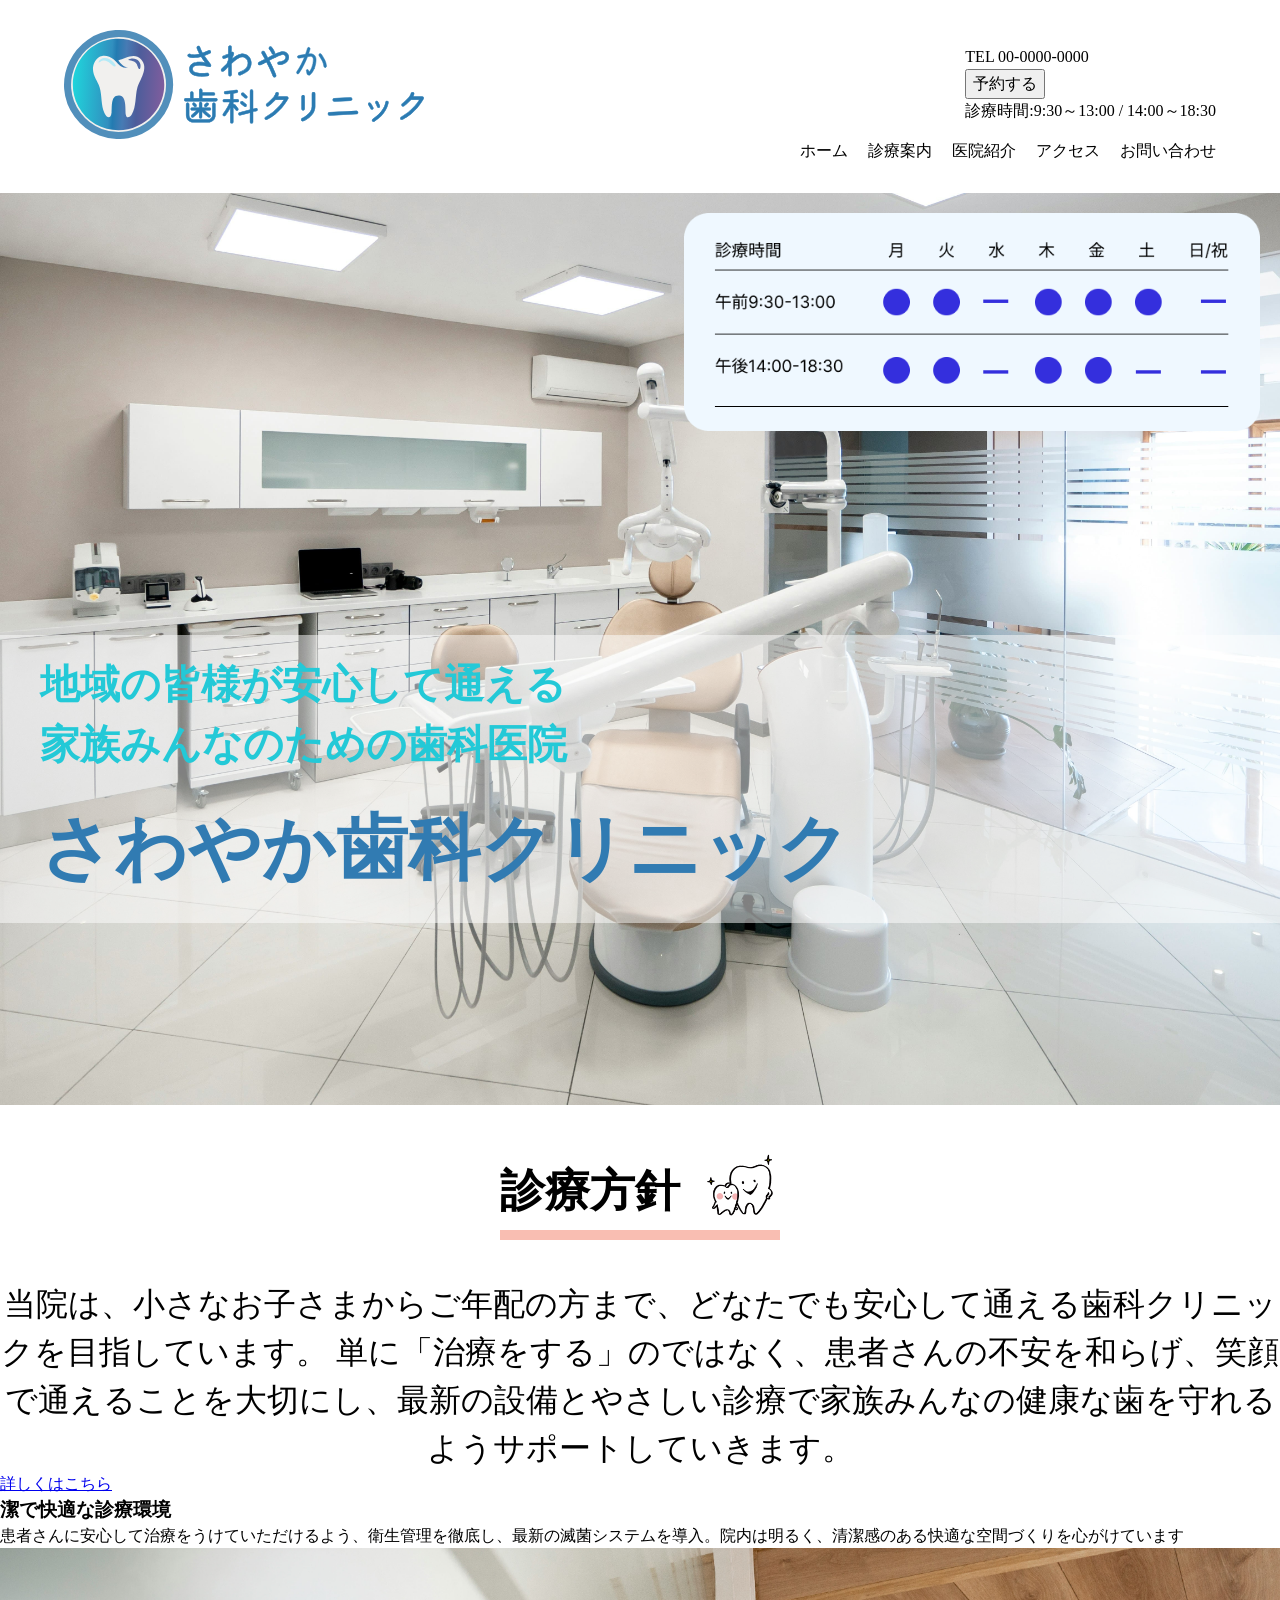
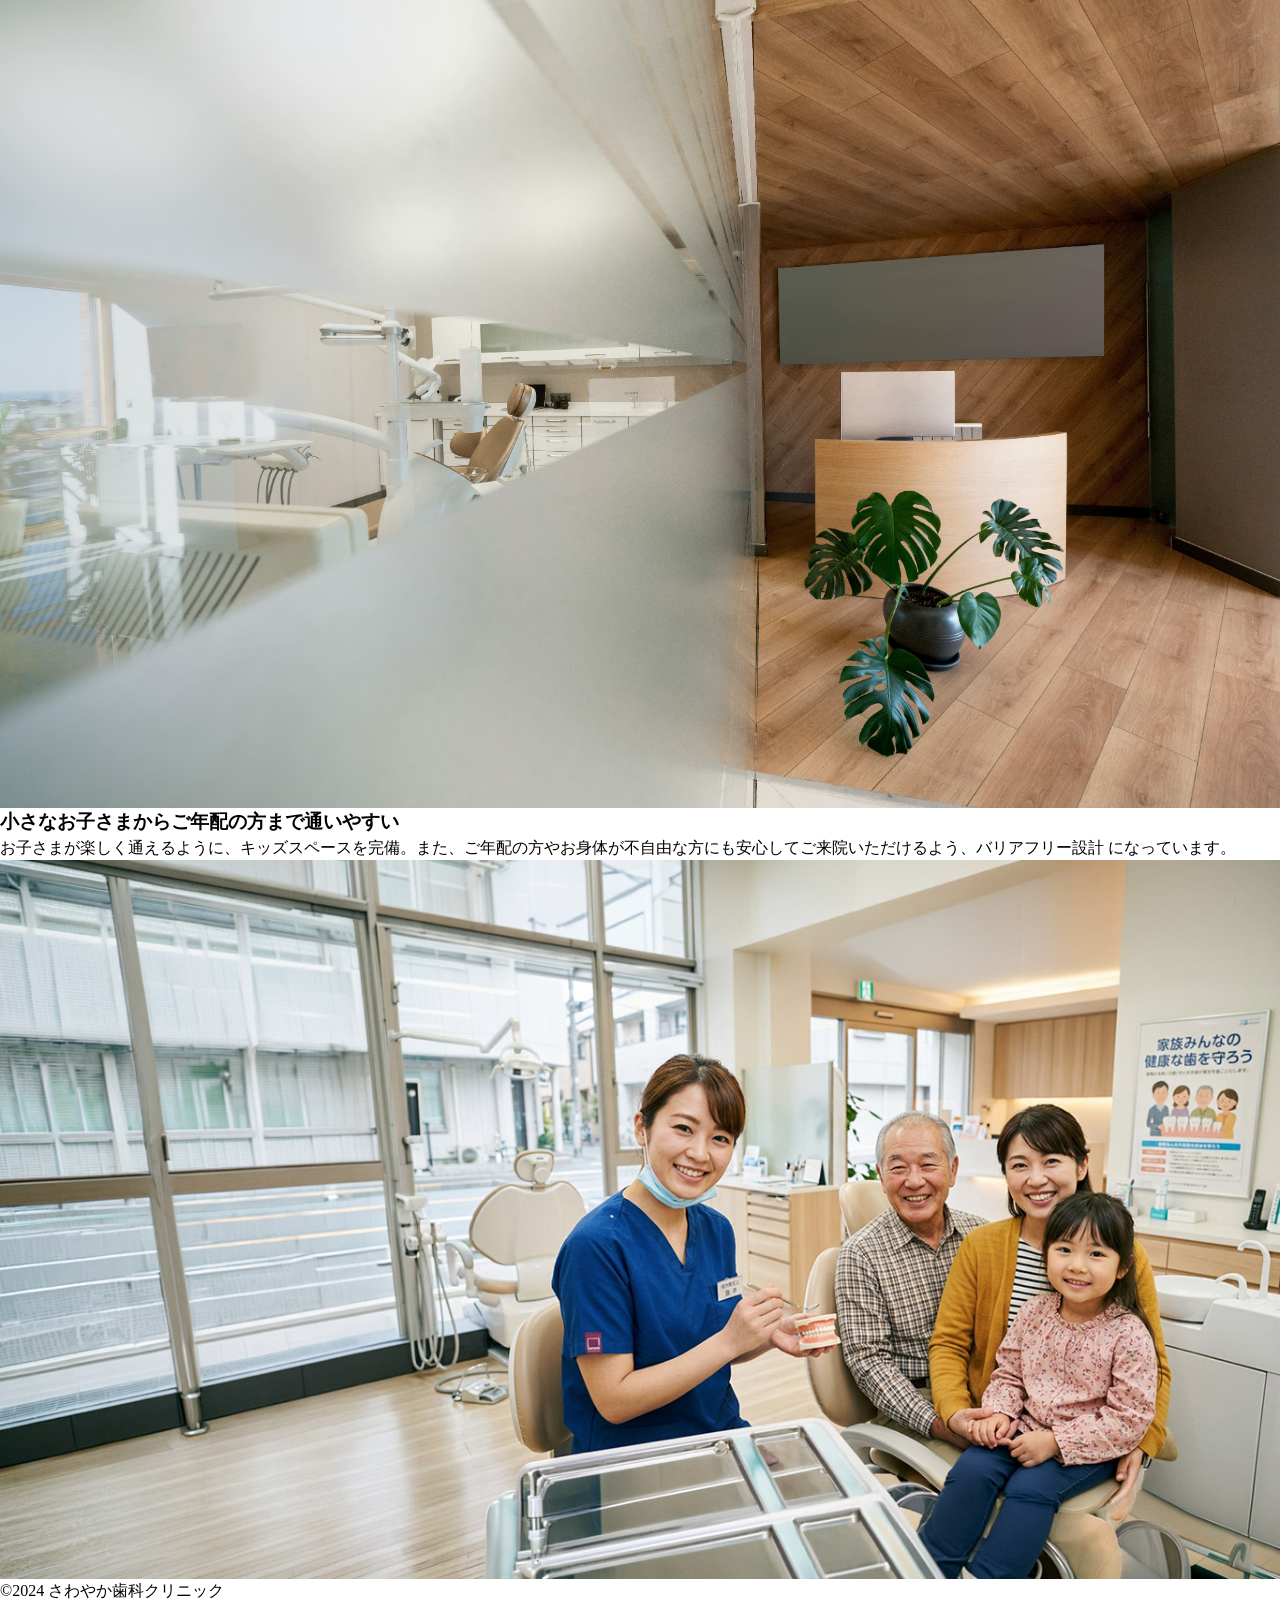
==== site/index.html @ bf4df415 "Add files via upload" ====
<!DOCTYPE html>
<html lang="ja">

<head>
  <meta charset="UTF-8">
  <meta name="viewport" content="width=device-width, initial-scale=1.0">
  <title>さわやか歯科クリニック | 港区虎ノ門</title>
  <link rel="stylesheet" href="css/reset.css">
  <link rel="stylesheet" href="css/style.css">

</head>

<body>
  <header>
    <div class="wrapper">
      <div class="header-inner">
        <h1><img src="img/logo2.svg" alt="さわやか歯科クリニック"></h1>
        <div>
          <p><a href="tel:00-0000-0000">TEL 00-0000-0000</a></p><button>予約する</button>
          <p>診療時間:9:30～13:00 / 14:00～18:30</p>
        </div>

      </div>
      <nav class="nav-pc">
        <ul>
          <li><a href="#home">ホーム</a></li>
          <li><a href="#treatment">診療案内</a></li>
          <li><a href="#clinic">医院紹介</a></li>
          <li><a href="#access">アクセス</a></li>
          <li><a href="#contact">お問い合わせ</a></li>
        </ul>
      </nav>
    </div>
  </header>
  <main>
    <div class="main-visual">
      <img class="hero-img" src="img/img3.jpg" alt="さわやか歯科クリニック">
      <img class="schedule-img" src="img/Schedule.png" alt="診療時間">
      <div class="main-visual-text">
        <p>地域の皆様が安心して通える<br>家族みんなのための歯科医院</p>
        <h2>さわやか歯科クリニック</h2>
      </div>
    </div>

    <section class="concept">
      <div class="title-wrap">
        <div class="title-inner">
          <h2 class="section-title">診療方針</h2>
          <img class="dental-1-img" src="img/dental_1.jpg" alt="">
        </div>
      </div>
      <P>当院は、小さなお子さまからご年配の方まで、どなたでも安心して通える歯科クリニックを目指しています。
        単に「治療をする」のではなく、患者さんの不安を和らげ、笑顔で通えることを大切にし、最新の設備とやさしい診療で家族みんなの健康な歯を守れるようサポートしていきます。</P>
      <a href="#" class="btn">詳しくはこちら</a>
    </section>

    <section class="feature">
      <div class="feature-inner">
        <div class="feature-item">
          <h3>潔で快適な診療環境</h3>
          <p>患者さんに安心して治療をうけていただけるよう、衛生管理を徹底し、最新の滅菌システムを導入。院内は明るく、清潔感のある快適な空間づくりを心がけています</p>
          <figure class="feature__img">
            <img src="img/feature_1.jpg" alt="">
          </figure>
        </div>
        <div class="feature-item">
          <h3>小さなお子さまからご年配の方まで通いやすい</h3>
          <p>お子さまが楽しく通えるように、キッズスペースを完備。また、ご年配の方やお身体が不自由な方にも安心してご来院いただけるよう、バリアフリー設計 になっています。</p>
          <figure class="feature__img">
            <img src="img/feature_2.jpg" alt="">
          </figure>
        </div>
      </div>
    </section>

  </main>
  <footer>
    <p>&copy;2024 さわやか歯科クリニック</p>
  </footer>
</body>

</html>
---- site/css/style.css ----
@charset "UTF-8";

.wrapper {
  max-width: 1440px;
  margin: 30px auto;
  padding: 0 64px;
}

.header-inner {
  display: flex;
  justify-content: space-between;
  align-items: center;
}

header h1 img {
  width: 360px;
  height: auto;
}

.nav-pc ul {
  display: flex;
  justify-content: right;
  list-style: none;
  margin: 0;
  padding: 0;
}

.nav-pc li {
  margin-left: 20px;
}

header a {
  text-decoration: none;
  color: #000000;
  }


.main-visual {
  position: relative;
  width: 100%;
  max-width: 1440px;
  margin: 0 auto;
}

 .hero-img {
  width: 100%;
  height: auto;
  display: block;
}

/* 右上に配置 */
 .schedule-img {
  position: absolute;
  top: 20px;/*topを基準に下へ移動 */
  right: 20px;/*右端を基準に横へ移動 */
  width: 45%;/*親用に対して45％ */
  max-width: 600px;
  Z-index: 2;/*要素の重なり順 */
}
/* 左側に配置 */
.main-visual-text {
  position: absolute;
  bottom:20%;
  left: 0;
  width: 100%;
  background-color: rgba(255, 255, 255, 0.5); /* 半透明の背景色 */
  box-sizing: border-box;
  padding: 20px 40px;
}

.main-visual-text p {
  font-size: 40px;
  line-height: 1.5;
  font-weight: bold;
  color: #23C9D7;
  margin: 0;
}

.main-visual-text h2 {
  font-size: 72px;
  font-weight: bold;
  margin: 20px 0 0;
  color: #317BB2;
}

/* =======================================================================
    タイトルと画像の横並び
======================================================================= */
.title-wrap {
  display: flex;
  justify-content: center; /* 全体を中央寄せ */
  margin: 40px 20px; 
}

/* ▼ 文字と画像の塊（Flexboxで横並び・下揃えにする） */
.title-inner {
  display: inline-flex; /* 中身の幅に合わせるかつFlexコンテナにする */
  align-items: flex-end; /* タイトルと画像の下揃え */
  gap: 20px; /* タイトルと画像の間の余白 */
  padding-bottom: 5px; /* 下の文章（pタグ）との間の余白 */
  border-bottom: 10px solid #F9BEB2; /* アンダーラインを引く */
}

.section-title {
  font-size: 45px;
  margin: 0;
}

.dental-1-img {
  height: auto;
  width: 80px;/* 画像の大きさ */
}

.concept p {
  line-height: 1.5;
  font-size: 32px;
  text-align: center;
}
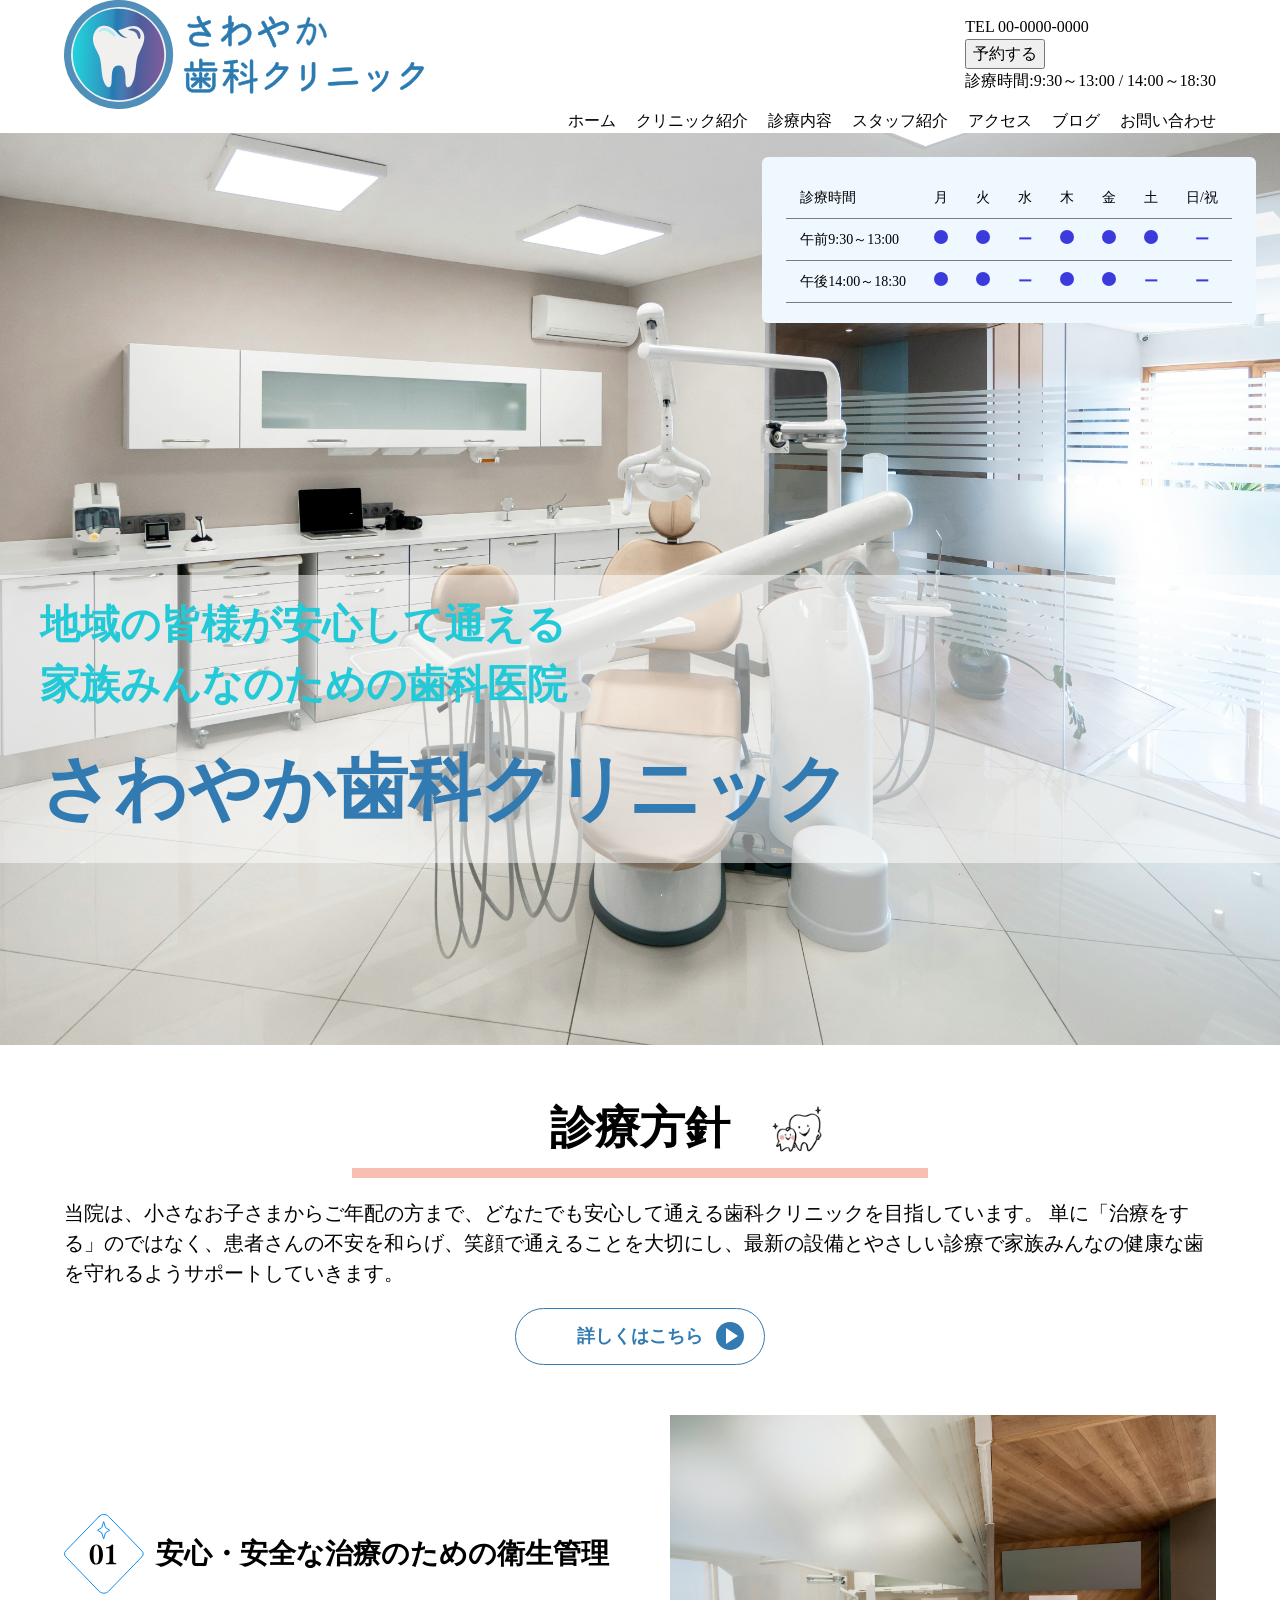
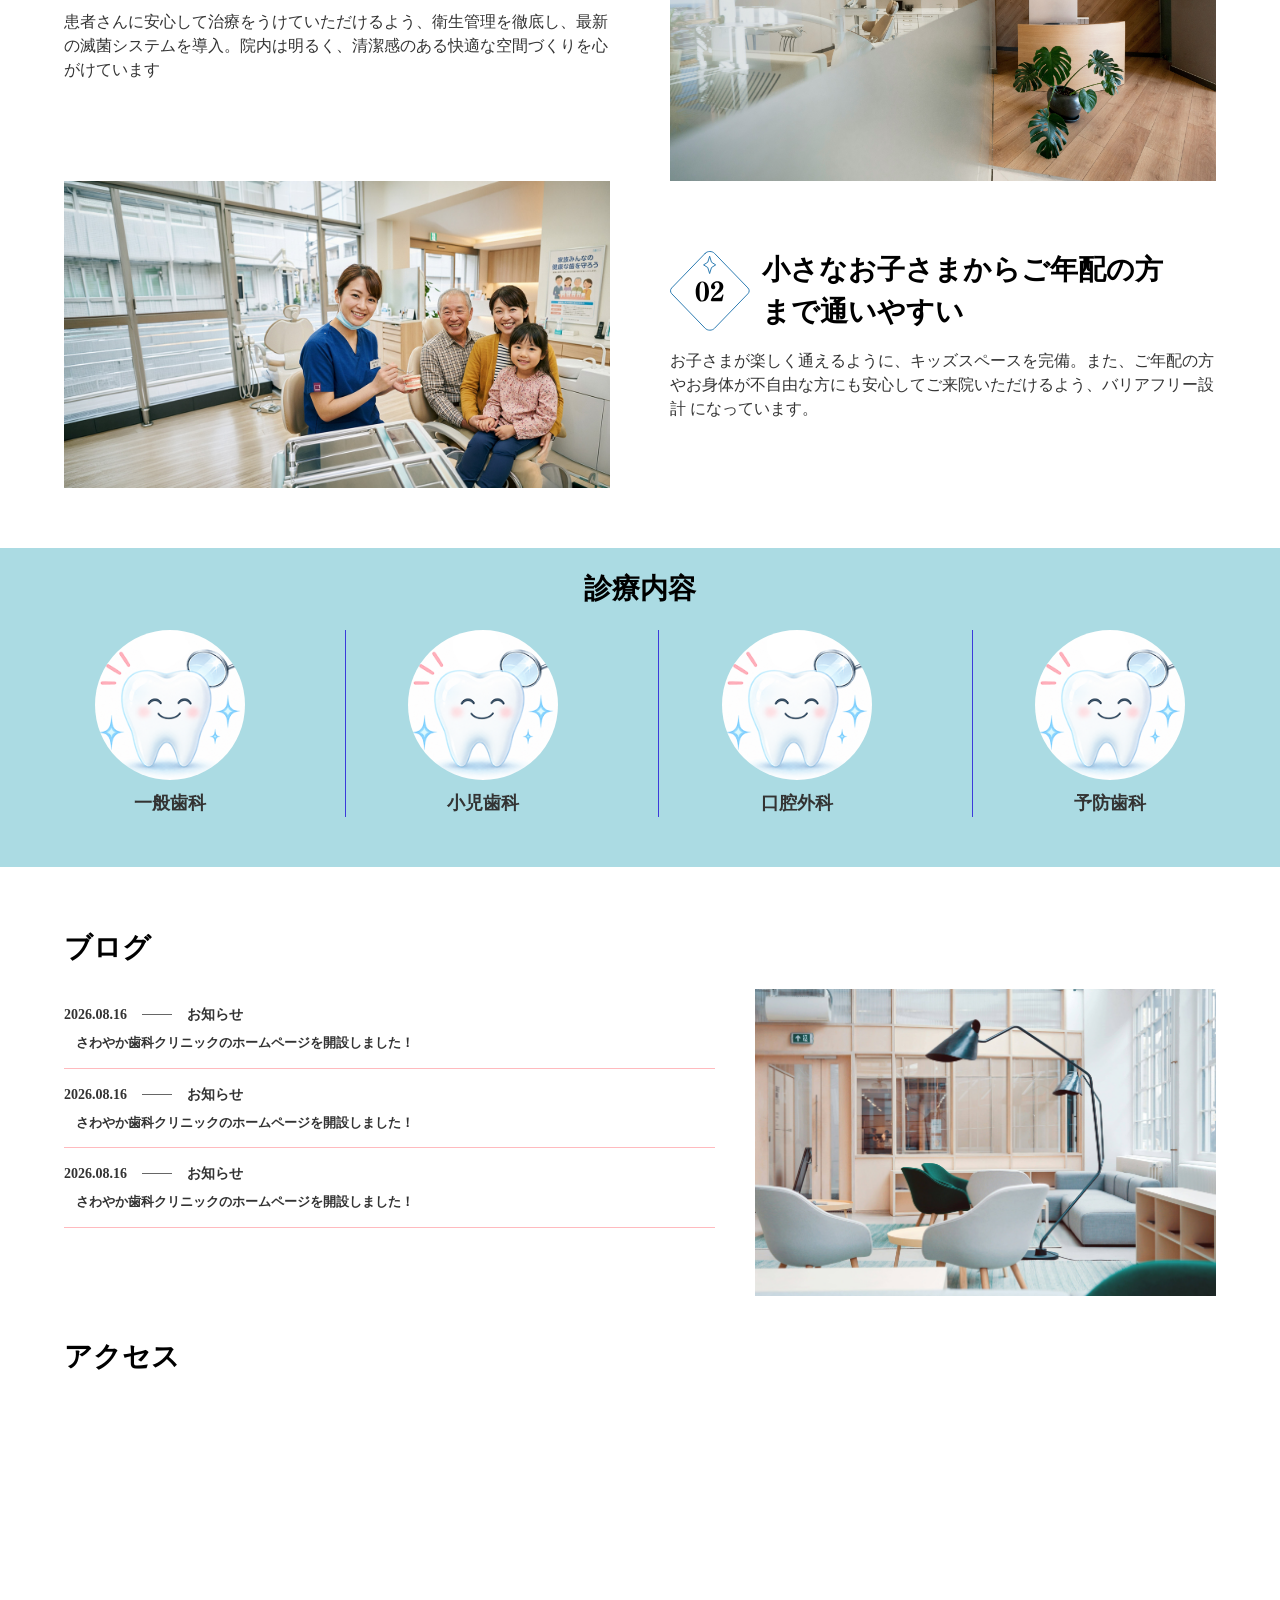
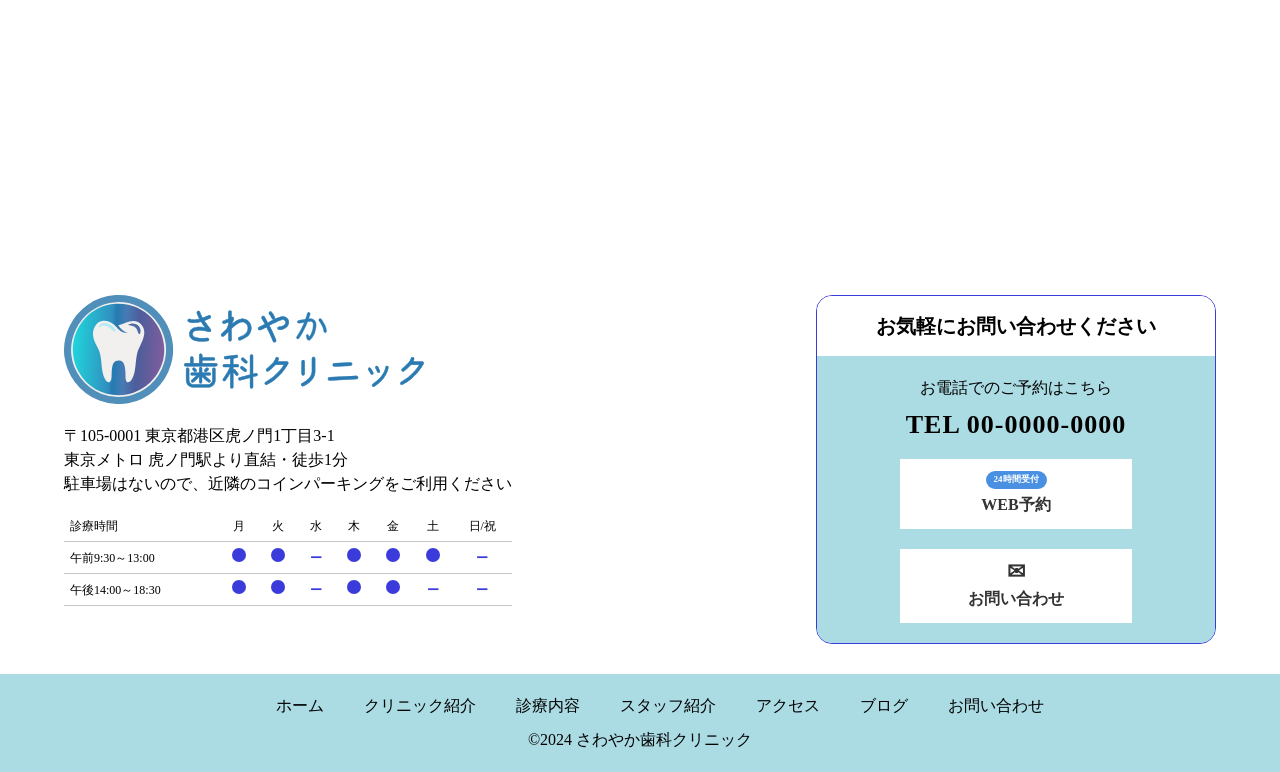
==== commit 66fd9553: "Add files via upload" ====
--- a/site/index.html
+++ b/site/index.html
@@ -24,9 +24,11 @@
       <nav class="nav-pc">
         <ul>
           <li><a href="#home">ホーム</a></li>
-          <li><a href="#treatment">診療案内</a></li>
-          <li><a href="#clinic">医院紹介</a></li>
+          <li><a href="#clinic">クリニック紹介</a></li>
+          <li><a href="#treatment">診療内容</a></li>
+          <li><a href="#staff">スタッフ紹介</a></li>
           <li><a href="#access">アクセス</a></li>
+          <li><a href="#blog">ブログ</a></li>
           <li><a href="#contact">お問い合わせ</a></li>
         </ul>
       </nav>
@@ -35,7 +37,45 @@
   <main>
     <div class="main-visual">
       <img class="hero-img" src="img/img3.jpg" alt="さわやか歯科クリニック">
-      <img class="schedule-img" src="img/Schedule.png" alt="診療時間">
+      <div class="schedule-box">
+        <table class="schedule-table">
+          <thead>
+            <tr>
+              <th>診療時間</th>
+              <th>月</th>
+              <th>火</th>
+              <th>水</th>
+              <th>木</th>
+              <th>金</th>
+              <th>土</th>
+              <th>日/祝</th>
+            </tr>
+          </thead>
+          <tbody>
+            <tr>
+              <td>午前9:30～13:00</td>
+              <td><span class="open"></span></td>
+              <td><span class="open"></span></td>
+              <td><span class="closed">ー</span></td>
+              <td><span class="open"></span></td>
+              <td><span class="open"></span></td>
+              <td><span class="open"></span></td>
+              <td><span class="closed">ー</span></td>
+            </tr>
+            <tr>
+              <td>午後14:00～18:30</td>
+              <td><span class="open"></span></td>
+              <td><span class="open"></span></td>
+              <td><span class="closed">ー</span></td>
+              <td><span class="open"></span></td>
+              <td><span class="open"></span></td>
+              <td><span class="closed">ー</span></td>
+              <td><span class="closed">ー</span></td>
+            </tr>
+          </tbody>
+        </table>
+      </div>
+
       <div class="main-visual-text">
         <p>地域の皆様が安心して通える<br>家族みんなのための歯科医院</p>
         <h2>さわやか歯科クリニック</h2>
@@ -43,39 +83,227 @@
     </div>
 
     <section class="concept">
-      <div class="title-wrap">
-        <div class="title-inner">
-          <h2 class="section-title">診療方針</h2>
-          <img class="dental-1-img" src="img/dental_1.jpg" alt="">
-        </div>
-      </div>
-      <P>当院は、小さなお子さまからご年配の方まで、どなたでも安心して通える歯科クリニックを目指しています。
-        単に「治療をする」のではなく、患者さんの不安を和らげ、笑顔で通えることを大切にし、最新の設備とやさしい診療で家族みんなの健康な歯を守れるようサポートしていきます。</P>
-      <a href="#" class="btn">詳しくはこちら</a>
+      <div class="wrapper">
+        <h3 class="section-title-plan">診療方針</h3>
+
+        <p>当院は、小さなお子さまからご年配の方まで、どなたでも安心して通える歯科クリニックを目指しています。
+          単に「治療をする」のではなく、患者さんの不安を和らげ、笑顔で通えることを大切にし、最新の設備とやさしい診療で家族みんなの健康な歯を守れるようサポートしていきます。</p>
+        <a href="#" class="btn">
+          詳しくはこちら
+          <span class="btn-icon">></span>
+        </a>
+      </div>
     </section>
 
     <section class="feature">
-      <div class="feature-inner">
-        <div class="feature-item">
-          <h3>潔で快適な診療環境</h3>
-          <p>患者さんに安心して治療をうけていただけるよう、衛生管理を徹底し、最新の滅菌システムを導入。院内は明るく、清潔感のある快適な空間づくりを心がけています</p>
-          <figure class="feature__img">
-            <img src="img/feature_1.jpg" alt="">
+      <div class="wrapper">
+        <div class="feature-inner">
+
+          <div class="feature-item">
+            <div class="feature-txt-box">
+              <div class="feature-title">
+                <img src="img/number-1.svg" alt="01" class="feature-num">
+                <h4>安心・安全な治療のための衛生管理</h4>
+              </div>
+              <p>患者さんに安心して治療をうけていただけるよう、衛生管理を徹底し、最新の滅菌システムを導入。院内は明るく、清潔感のある快適な空間づくりを心がけています</p>
+            </div>
+            <figure class="feature-img">
+              <img src="img/feature_1.jpg" alt="">
+            </figure>
+          </div>
+
+          <div class="feature-item">
+            <div class="feature-txt-box">
+              <div class="feature-title">
+                <img src="img/number-2.svg" alt="02" class="feature-num">
+                <h4>小さなお子さまからご年配の方<br>まで通いやすい</h4>
+              </div>
+              <p>お子さまが楽しく通えるように、キッズスペースを完備。また、ご年配の方やお身体が不自由な方にも安心してご来院いただけるよう、バリアフリー設計 になっています。</p>
+            </div>
+            <figure class="feature-img">
+              <img src="img/feature_2.jpg" alt="">
+            </figure>
+          </div>
+        </div>
+      </div>
+    </section>
+
+    <section class="treatment" id="treatment">
+      <div class="wrapper">
+        <h4 class="section-title">診療内容</h4>
+        <div class="treatment-list">
+          <div class="treatment-item">
+            <a href="#">
+              <div class="treatment-icon">
+                <img src="img/dental-free.png" alt="一般歯科">
+              </div>
+              <h5 class="treatment-title">一般歯科</h5>
+            </a>
+          </div>
+          <div class="treatment-item">
+            <a href="#">
+              <div class="treatment-icon">
+                <img src="img/dental-free.png" alt="小児歯科">
+              </div>
+              <h5 class="treatment-title">小児歯科</h5>
+            </a>
+          </div>
+          <div class="treatment-item">
+            <a href="#">
+              <div class="treatment-icon">
+                <img src="img/dental-free.png" alt="口腔外科">
+              </div>
+              <h5 class="treatment-title">口腔外科</h5>
+            </a>
+          </div>
+          <div class="treatment-item">
+            <a href="#">
+              <div class="treatment-icon">
+                <img src="img/dental-free.png" alt="予防歯科">
+              </div>
+              <h5 class="treatment-title">予防歯科</h5>
+            </a>
+          </div>
+        </div>
+      </div>
+    </section>
+
+    <section class="blog" id="blog">
+      <div class="wrapper">
+        <h5 class="section-title">ブログ</h5>
+        <div class="blog-inner">
+          <ul class="blog-list">
+            <li class="blog-item">
+              <a href="#">
+                <div class="blog-meta">
+                  <p class="blog-date">2026.08.16</p>
+                  <span class="blog-category">お知らせ</span>
+                </div>
+                <p class="blog-title">さわやか歯科クリニックのホームページを開設しました！</p>
+              </a>
+            </li>
+            <li class="blog-item">
+              <a href="#">
+                <div class="blog-meta">
+                  <p class="blog-date">2026.08.16</p>
+                  <span class="blog-category">お知らせ</span>
+                </div>
+                <p class="blog-title">さわやか歯科クリニックのホームページを開設しました！</p>
+              </a>
+            </li>
+            <li class="blog-item">
+              <a href="#">
+                <div class="blog-meta">
+                  <p class="blog-date">2026.08.16</p>
+                  <span class="blog-category">お知らせ</span>
+                </div>
+                <p class="blog-title">さわやか歯科クリニックのホームページを開設しました！</p>
+              </a>
+            </li>
+          </ul>
+          <figure class="blog-img">
+            <img src="img/img8.jpg" alt="">
           </figure>
         </div>
-        <div class="feature-item">
-          <h3>小さなお子さまからご年配の方まで通いやすい</h3>
-          <p>お子さまが楽しく通えるように、キッズスペースを完備。また、ご年配の方やお身体が不自由な方にも安心してご来院いただけるよう、バリアフリー設計 になっています。</p>
-          <figure class="feature__img">
-            <img src="img/feature_2.jpg" alt="">
-          </figure>
-        </div>
-      </div>
-    </section>
-
+      </div>
+    </section>
+
+    <!-- 医院情報・お問い合わせエリア -->
+    <section class="info-contact">
+      <div class="wrapper">
+        <h5 class="section-title">アクセス</h5>
+        <iframe class="map"
+          src="https://www.google.com/maps/embed?pb=!1m18!1m12!1m3!1d3241.3081008692147!2d139.74734907634277!3d35.669414930622104!2m3!1f0!2f0!3f0!3m2!1i1024!2i768!4f13.1!3m3!1m2!1s0x60188b5f5a18eac5%3A0x2a8366f3652c80e1!2z5p2x5Lqs6JmO44OO6ZaA44Kw44Ot44O844OQ44Or44K544Kv44Ko44Ki!5e0!3m2!1sja!2sjp!4v1789470442594!5m2!1sja!2sjp"
+          width="600" height="450" style="border:0;" allowfullscreen="" loading="lazy"
+          referrerpolicy="strict-origin-when-cross-origin"></iframe>
+
+        <div class="info-contact-inner">
+
+          <!-- 左側：医院情報＆診療時間 -->
+          <div class="clinic-info">
+            <div class="clinic-logo">
+              <img src="img/logo2.svg" alt="さわやか歯科クリニック">
+            </div>
+            <div class="clinic-address">
+              <p>〒105-0001 東京都港区虎ノ門1丁目3-1</p>
+              <p>東京メトロ 虎ノ門駅より直結・徒歩1分</p>
+              <p>駐車場はないので、近隣のコインパーキングをご利用ください</p>
+            </div>
+            <table class="schedule-table-mini">
+              <thead>
+                <tr>
+                  <th>診療時間</th>
+                  <th>月</th>
+                  <th>火</th>
+                  <th>水</th>
+                  <th>木</th>
+                  <th>金</th>
+                  <th>土</th>
+                  <th>日/祝</th>
+                </tr>
+              </thead>
+              <tbody>
+                <tr>
+                  <td>午前9:30～13:00</td>
+                  <td><span class="open"></span></td>
+                  <td><span class="open"></span></td>
+                  <td><span class="closed">ー</span></td>
+                  <td><span class="open"></span></td>
+                  <td><span class="open"></span></td>
+                  <td><span class="open"></span></td>
+                  <td><span class="closed">ー</span></td>
+                </tr>
+                <tr>
+                  <td>午後14:00～18:30</td>
+                  <td><span class="open"></span></td>
+                  <td><span class="open"></span></td>
+                  <td><span class="closed">ー</span></td>
+                  <td><span class="open"></span></td>
+                  <td><span class="open"></span></td>
+                  <td><span class="closed">ー</span></td>
+                  <td><span class="closed">ー</span></td>
+                </tr>
+              </tbody>
+            </table>
+          </div>
+
+          <!-- 右側：コンタクトボックス -->
+          <div class="contact-box">
+            <h4>お気軽にお問い合わせください</h4>
+            <div class="contact-box-inner">
+              <p class="tel-label">お電話でのご予約はこちら</p>
+              <p class="tel-number"><a href="tel:00-0000-0000">TEL 00-0000-0000</a></p>
+              <div class="contact-btns">
+                <a href="#" class="btn-web">
+                  <span class="badge">24時間受付</span>
+                  <span class="btn-text">WEB予約</span>
+                </a>
+                <a href="#contact" class="btn-email">
+                  <span class="icon-mail">✉</span>
+                  <span class="btn-text">お問い合わせ</span>
+                </a>
+              </div>
+            </div>
+          </div>
+
+        </div>
+      </div>
+    </section>
   </main>
+
   <footer>
-    <p>&copy;2024 さわやか歯科クリニック</p>
+    <nav class="footer-nav-pc">
+      <ul>
+        <li><a href="#home">ホーム</a></li>
+        <li><a href="#clinic">クリニック紹介</a></li>
+        <li><a href="#treatment">診療内容</a></li>
+        <li><a href="#staff">スタッフ紹介</a></li>
+        <li><a href="#access">アクセス</a></li>
+        <li><a href="#blog">ブログ</a></li>
+        <li><a href="#contact">お問い合わせ</a></li>
+      </ul>
+      <p class="copyright">&copy;2024 さわやか歯科クリニック</p>
+    </nav>
   </footer>
 </body>
 
--- a/site/css/style.css
+++ b/site/css/style.css
@@ -2,7 +2,7 @@
 
 .wrapper {
   max-width: 1440px;
-  margin: 30px auto;
+  margin: 0 auto;
   padding: 0 64px;
 }
 
@@ -38,8 +38,7 @@
 .main-visual {
   position: relative;
   width: 100%;
-  max-width: 1440px;
-  margin: 0 auto;
+  margin-bottom:50px;
 }
 
  .hero-img {
@@ -48,15 +47,57 @@
   display: block;
 }
 
-/* 右上に配置 */
- .schedule-img {
+/* スケジュール */
+.schedule-box {
   position: absolute;
-  top: 20px;/*topを基準に下へ移動 */
-  right: 20px;/*右端を基準に横へ移動 */
-  width: 45%;/*親用に対して45％ */
-  max-width: 600px;
-  Z-index: 2;/*要素の重なり順 */
-}
+  top: 24px;  /* TOPからの位置を指定 */
+  right: 24px; /* 右からの位置を指定 */
+  background: #eff8ff; 
+  border-radius: 6px;
+  padding: 20px 24px;
+  margin: 0 auto;
+}
+
+.schedule-table {
+  width: 100%;
+  border-collapse: collapse;/* セルを結合して線を一直線に */
+  text-align: center;
+}
+
+.schedule-table th, .schedule-table td {
+  padding: 10px 14px;
+  text-align: center;
+  font-size: 14px;
+}
+
+.schedule-table th:first-child, .schedule-table td:first-child {
+  text-align: left;
+  font-weight: normal;
+}
+
+.schedule-table thead th {
+  font-weight: normal;
+  border-bottom: 1px solid #7c7c7d;
+}
+
+.schedule-table tbody tr td {
+ border-bottom: 1px solid #7c7c7d;
+}
+
+
+.open {
+  display: inline-block;
+  width: 14px;
+  height: 14px;
+  border-radius: 50%;
+  background: #3b3bdb;
+}
+
+.closed {
+  font-weight: bold;
+  color: #3b3bdb;
+}
+
 /* 左側に配置 */
 .main-visual-text {
   position: absolute;
@@ -84,26 +125,41 @@
 }
 
 /* =======================================================================
-    タイトルと画像の横並び
+    　診療方針/タイトルと画像の横並び
 ======================================================================= */
 .title-wrap {
-  display: flex;
-  justify-content: center; /* 全体を中央寄せ */
   margin: 40px 20px; 
 }
 
-/* ▼ 文字と画像の塊（Flexboxで横並び・下揃えにする） */
 .title-inner {
-  display: inline-flex; /* 中身の幅に合わせるかつFlexコンテナにする */
-  align-items: flex-end; /* タイトルと画像の下揃え */
-  gap: 20px; /* タイトルと画像の間の余白 */
-  padding-bottom: 5px; /* 下の文章（pタグ）との間の余白 */
-  border-bottom: 10px solid #F9BEB2; /* アンダーラインを引く */
-}
-
-.section-title {
+  display:inline-block;
+  margin: 0 auto;
+}
+
+h3 {
   font-size: 45px;
-  margin: 0;
+  display: flex;
+  justify-content: center;
+  align-items: center;
+  width:50%;
+  margin:0 auto 20px;
+  padding:0 50px 5px 50px; 
+  border-bottom: 10px solid #F9BEB2;
+  text-align: center;
+  position: relative;
+}
+
+.section-title-plan::after {
+  content: ""; 
+  display: inline-block;
+  width: 50px;
+  height: 50px;
+  background-image: url("../img/dental_1.jpg"); /* 画像のパス */
+  background-repeat: no-repeat;
+  background-size:contain; /* 画像のサイズを調整 */
+  position: absolute;
+  left: 420px; /* 画像の位置を調整 */
+
 }
 
 .dental-1-img {
@@ -111,10 +167,407 @@
   width: 80px;/* 画像の大きさ */
 }
 
+.concept {
+margin-bottom: 50px;
+}
+
 .concept p {
-  line-height: 1.5;
-  font-size: 32px;
-  text-align: center;
-}
-
-
+  font-size: 20px;
+}
+
+
+/* ボタンのスタイル */
+.btn {
+  display: flex;
+  align-items: center;
+  justify-content: center;
+  position: relative;
+  width: 250px;          /* ボタンの横幅 */
+  max-width: 100%;
+  margin: 20px auto 0;   /* 上部に余白を取り、中央寄せ */
+  padding: 14px 20px;
+  background-color: #fff;
+  color: #327BB2;        /* 文字色（青系） */
+  font-size: 18px;
+  font-weight: bold;
+  text-decoration: none;
+  border: 1.5px solid #327BB2; /* 枠線 */
+  border-radius: 50px;   /* 丸み */
+  box-sizing: border-box;
+}
+
+.btn:hover {
+  opacity: 0.8;
+}
+
+/* 右側の丸い矢印アイコン */
+.btn-icon {
+  position: absolute;
+  right: 20px;            /* ボタンの右端からの距離 */
+  width: 28px;
+  height: 28px;
+  background-color: #327BB2;
+  border-radius: 50%;
+  display: flex;
+  align-items: center;
+}
+
+/* 矢印（CSSで三角形を作成） */
+.btn-icon::after {
+  content: "";
+  width: 0; /* 要素自体のサイズをゼロにする */
+  height: 0; /* 要素自体のサイズをゼロにする */
+  border-top: 8px solid transparent; /* （幅）底辺の長さ・透明にする */
+  border-bottom: 8px solid transparent; /* （幅）底辺の長さ・透明にする */
+  border-left: 12px solid #fff; /* 底辺から頂点までの距離 */    
+}
+
+/* =======================================================================
+    　feature 大切にしていること
+======================================================================= */
+
+.feature-inner {
+  display: flex;
+  flex-direction: column;
+  margin-bottom: 60px;
+}
+
+.feature-item {
+  display: flex;
+  align-items: center;
+}
+
+/* 2つ目のitemだけ左右を反転させる */
+.feature-item:nth-child(2) {
+  flex-direction: row-reverse;
+}
+/* 1つ目(左上)のtxt-boxは右側に余白 */
+.feature-item:nth-child(1) .feature-txt-box {
+  padding-right: 60px;
+}
+
+/* 2つ目(右下)のtxt-boxは左側に余白 */
+.feature-item:nth-child(2) .feature-txt-box {
+  padding-left: 60px;
+}
+
+.feature-txt-box {
+  flex: 1;
+}
+
+.feature-img {
+  flex: 1;
+  margin: 0;
+}
+
+.feature-img img {
+  width: 100%;
+  height: auto;
+  display: block;
+}
+
+.feature-title {
+  display: flex;
+  align-items: center;
+  gap: 12px;
+  margin-bottom: 16px;
+}
+
+.feature-num {
+  width: 80px;
+  height: 80px;
+}
+
+.feature-title h4 {
+  font-size: 28px;
+  margin: 0;
+}
+
+.feature-item p {
+  font-size: 16px;
+  color: #333;
+}
+
+/* =======================================================================
+    診療内容
+======================================================================= */
+.treatment {
+  background-color: #ABDBE3;
+  padding-bottom: 50px;
+}
+
+.section-title {
+  font-size: 28px;
+  text-align: center;
+  padding: 20px 0;
+}
+
+.treatment-list {
+  display: flex;
+  justify-content: space-around;
+}
+
+.treatment-item {
+  align-items: center;
+  padding-right: 100px;
+  border-right: 1px solid #3b3bdb;
+}
+
+.treatment-icon img {
+  width: 150px;
+  height: 150px;
+  border-radius: 50%;/* 画像を丸くする */
+}
+
+.treatment-item a {
+  text-decoration: none;
+  color:#333;
+}
+
+.treatment-item:last-child {
+  border-right: none;
+  padding-right: 0;
+}
+
+.treatment h5 {
+  font-size: 18px;
+  text-align: center;
+  margin-top: 10px;
+}
+
+/* =======================================================================
+    ブログ
+======================================================================= */
+.blog {
+  margin-top: 40px;
+}
+
+.blog .section-title {
+  text-align: left;
+}
+
+.blog-inner {
+  display: flex;
+  justify-content: space-between;
+  gap: 40px;
+}
+
+.blog-img {
+  width: 40%;
+}
+
+.blog-list {
+  flex: 1;
+  list-style: none;
+  padding: 0;
+}
+
+.blog-item {
+  border-bottom: 1px solid #ffbabe;
+  padding: 15px 0;
+}
+
+.blog-item a {
+  text-decoration: none;
+  color: #333;
+}
+
+/* ブログメタ情報（日付・ライン・カテゴリー） */
+.blog-meta {
+  display: flex; /* 横並び */
+  align-items: center;
+  gap: 15px; /* 要素間の余白 */
+  font-size: 14px;
+  font-weight: bold;
+  color: #333;
+  margin-bottom: 8px;
+}
+
+/* カテゴリーの前に線を挿入 */
+.blog-category {
+  display: flex;
+  align-items: center;
+  gap: 15px;
+}
+
+.blog-category::before {
+  content: "";
+  display: block;
+  width: 30px; /* 線の長さ */
+  height: 1px; /* 線の太さ */
+  background-color: #666; /* 線の色 */
+}
+
+/* タイトル（記事名）の微調整 */
+.blog-title {
+  font-size: 13px;
+  font-weight: bold;
+  padding-left: 12px; /* 画像通り少し右にインデント */
+}
+
+/* =======================================================================
+    アクセス
+======================================================================= */
+.info-contact {
+  margin-top: 20px;
+}
+
+.info-contact .section-title {
+  text-align: left;
+}
+
+.info-contact-inner {
+  display: flex;
+  justify-content: space-between;
+  gap:40px;
+  align-self: flex-start;
+}
+
+.clinic-address {
+  margin-bottom: 15px;
+}
+
+
+.map {
+  width: 100%;
+  margin-bottom: 40px;
+}
+/* ==========================================
+   医院情報 & お問い合わせ (Info & Contact)
+   ========================================== */
+.info-contact {
+  margin-bottom: 30px;
+}
+
+.clinic-logo img {
+  width: 360px;
+  height: auto;
+  margin-bottom: 20px;
+}
+
+.schedule-table-mini {
+  width: 100%;
+  border-collapse: collapse;
+  text-align: center;
+  font-size: 12px;
+}
+
+.schedule-table-mini th,
+.schedule-table-mini td {
+  font-weight: normal;
+  padding: 6px;
+  border-bottom: 1px solid #c6c4c4;
+}
+
+.schedule-table-mini th:first-child, .schedule-table-mini td:first-child {
+  text-align: left;
+  font-weight: normal;
+}
+
+/* 右側コンタクトボックス */
+.contact-box {
+  width: 400px;
+  border: 1px solid #3b3bdb;
+  border-radius: 16px;
+  overflow: hidden;
+  text-align: center;
+}
+
+.contact-box h4 {
+  font-size: 20px;
+  padding: 15px 0;
+  background-color: #fff;
+}
+
+.contact-box-inner {
+  background-color: #ABDBE3;
+  padding: 20px;
+}
+
+.tel-label {
+  font-size: 16px;
+  margin-bottom: 5px;
+}
+
+.tel-number {
+  font-size: 26px;
+  font-weight: bold;
+  margin-bottom: 15px;
+  letter-spacing: 1px;
+}
+.tel-number a {
+  text-decoration: none;
+  color: #000000;
+}
+  
+ .contact-btns {
+  display: flex;
+  flex-direction: column;
+  align-items: center;
+  gap: 20px;
+}
+
+.btn-web,
+.btn-email {
+  display: flex;
+  flex-direction: column;/* アイコン/バッジと文字を縦並びにする */
+  align-items: center;
+  justify-content: center;
+  background-color: #fff;
+  text-decoration: none;
+  color: #333;
+  width:65%;/* ボタン幅を縮小（数値で幅を自由に微調整可能） */
+  padding: 12px;
+  font-weight: bold;
+}
+
+/* 24時間受付バッジ */
+.badge{
+  font-size: 9px;
+  background-color: #4a90e2;
+  color: #fff;
+  padding: 2px 8px;
+  border-radius: 10px;
+  margin-bottom: 4px;
+}
+
+/* メールアイコン */
+.icon-mail {
+  font-size: 22px;
+  line-height: 1;
+  margin-bottom: 4px; /* アイコン下に余白を付けて縦並び */
+  margin-right: 0;   /* 横余白のリセット */
+}
+
+.btn-text {
+  margin-top: 0;
+  font-size: 16px;
+}
+
+
+.footer-nav-pc {
+  background-color: #ABDBE3;
+  padding: 20px;
+}
+
+.footer-nav-pc ul {
+  display: flex;
+  justify-content: center;
+  list-style: none;
+  margin: 0;
+  padding: 0;
+}
+
+.footer-nav-pc li {
+  margin-left: 40px;
+}
+
+footer a {
+  text-decoration: none;
+  color: #000000;
+  }
+
+  .copyright {
+    text-align: center;
+    padding-top: 10px;
+  }
